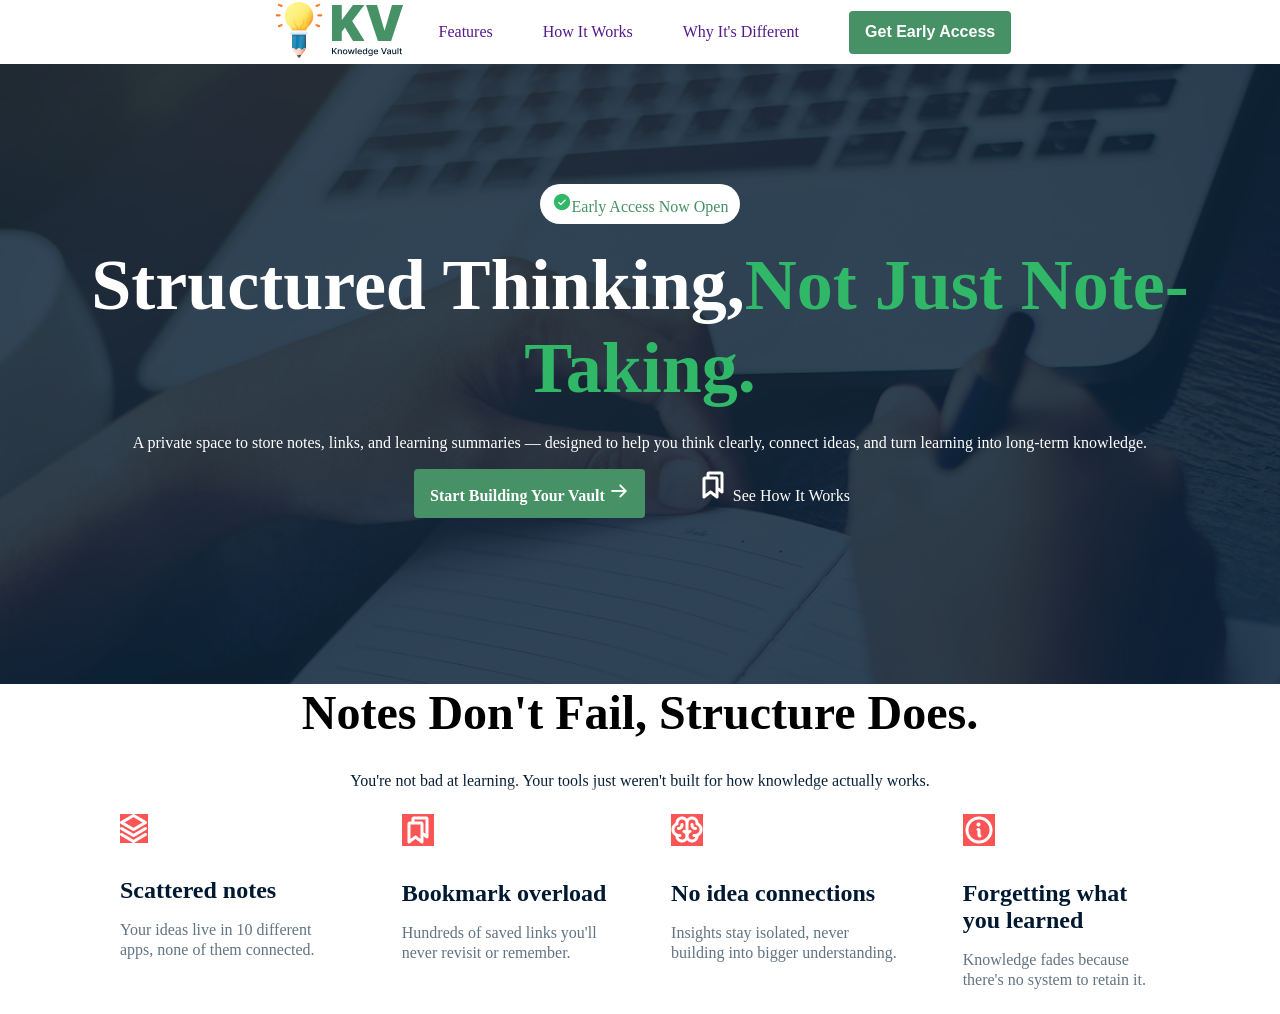
==== index.html @ 4a5ae3b6 "card item save the code" ====
<!DOCTYPE html>
<html lang="en">
<head>
    <meta charset="UTF-8">
    <meta name="viewport" content="width=device-width, initial-scale=1.0">
    <title>Riadul Islam B13-A01-Knowledge-Vault</title>
    <link rel="preconnect" href="https://fonts.googleapis.com">
<link rel="preconnect" href="https://fonts.gstatic.com" crossorigin>
<link href="https://fonts.googleapis.com/css2?family=Inter:ital,opsz,wght@0,14..32,100..900;1,14..32,100..900&family=Open+Sans:ital,wght@0,300..800;1,300..800&display=swap" rel="stylesheet">
<link rel="stylesheet" href="styles/portfolio.css">
</head>
<body class=".font-inter">
    <header>
        <nav>
            <div class="logo"><img src="images/assets/logo-navbar.png" alt=""></div>
            <ul class="menu">
                <li><a href="">Features</a></li>
                <li><a href="">How It Works</a></li>
                <li><a href="">Why It's Different</a></li>
                <li><button class="btn">Get Early Access</button></li>
                
            </ul>
        </nav>
        <section class="banner">
            <div class="badge"> <img src="images/assets/CheckCircle.png" alt="">Early Access Now Open </div>
            <h1>Structured Thinking,<span>Not Just Note-Taking.</span></h1>
            <p>A private space to store notes, links, and learning summaries — designed to help you think clearly, connect ideas, and turn learning into long-term knowledge.</p>
            <div class="banner-contain">
                <a class="btn" href="">Start Building Your Vault <img src="../assets/ArrowRight.png" alt=""></a>
                <a class="btn-outline"><img src="images/assets/Bookmarks.png"alt=""> See How It Works</a>
            </div>
        </section>

        <section id="skills">
        <div class="skills-container">
            <div class="section-heading">
                <h2>Notes don't fail, Structure does.</h2>
                <p>You're not bad at learning. Your tools just weren't built for how knowledge actually works.</p>
            </div>

            <div class="skill-box">
                <div class="skill-card" >
                    <img src="images/assets/Vector.png" alt="">
                    <h3>Scattered notes</h3>
                    <p>Your ideas live in 10 different apps, none of them connected.</p>
                </div>
                <div class="skill-card" >
                    <img src="images/assets/Bookmarks.png" alt="">
                    <h3>Bookmark overload</h3>
                    <p>Hundreds of saved links you'll never revisit or remember.</p>
                </div>
                <div class="skill-card" >
                    <img src="images/assets/Brain.png" alt="">
                    <h3>No idea connections</h3>
                    <p>Insights stay isolated, never building into bigger understanding.</p>
                </div>
                <div class="skill-card" >
                    <img src="images/assets/Info.png" alt="">
                    <h3>Forgetting what you learned</h3>
                    <p>Knowledge fades because there's no system to retain it.</p>
                </div>
                
            </div>

            </div>
    </section>

    </header>
    
</body>
</html>
---- styles/portfolio.css ----
*{
  margin: 0;
  padding: 0;
  box-sizing: border-box;
}
.font-inter{
  font-family: "Inter", sans-serif;
  font-optical-sizing: auto;
}
.header{
    background-color: rgba(255, 255, 255, 1);
    align-items: center;
    display: flex;
    justify-content: center;
    padding: 20px 80px;
}
nav{
  width: 58%;
  max-width: 932px;
  margin: 0 auto;
  display: flex;
  justify-content: space-between;
  align-items: center;
}
nav.logo img{
  width: 139px;
  height: 60px;
  padding-left: 120px;
}
nav .menu{
  display: flex;
  list-style-type: none;rgba(255, 255, 255, 1);
  gap: 50px;
  align-items: center;
  grid-area: 346px;
}
nav .menu a{
  font-size: 16px;
  color:var(--#000000, rgba(0, 0, 0, 1));
  text-decoration: none;
  font-weight: 500px;
  margin: 0 auto;
}
.btn{
  color:rgba(255, 255, 255, 1);
  background-color:rgba(70, 145, 101, 1) ;
  border: none;
  padding: 12.5px 16px;
  border-radius: 4px;
  font-size: 16px;
  font-weight: 600;
  display: inline-block;
  cursor: pointer;
}
.banner{
  background: url(../images/assets/hero-bg.png);
  background-size: cover;
  background-position: center;
  color: rgba(0, 25, 49, 0.8);
  text-align: center;
  padding: 120px 20px;
}
.banner .badge{
  display: inline-block;
  background: rgba(255, 255, 255, 1);
  color: rgba(70, 145, 101, 1);
  padding: 8px 12px;
  border-radius: 1000px;
  font-size: 16px;
  margin-bottom: 20px;

}
.banner h1{
  font-size: 72px;
  margin-bottom: 24px;
  color: rgba(255, 255, 255, 1);
  font-weight: 700;
  row-height:84px;
  align-items: center;
}
.banner h1 span{
  color: rgba(48, 184, 104, 1);
}
.banner p{
  max-width: 1360px;
  margin: 0 auto;
  color:rgba(255, 255, 255, 1);
}
.banner-contain a{
  margin: 16.5px 16px 46px;
  text-decoration: none;
}
.btn-outline{
  border: 1px 4px solid;
  padding: 12px 16px;
  border-radius: 8px;
  color: rgba(255, 255, 255, 1);
  margin: 16.5px 46px 16px;
}


.section-heading{
    max-width: 1360px;
    text-align: center;
    margin: 0 auto;
}

.section-heading h2{
    font-size: 48px;
    line-height: 58px;
    text-transform: capitalize;
    text-align: center;
    margin-bottom: 30px;
}


.section-heading p{
    font-size: 16px;
    display: flex;
    justify-content: center;
    gap: 16px;
    color: #001931;
}

#skills .skills-container{
    width: 85%;
    max-width: 1360px;
    margin: 0 auto;
}

#skills .skills-container .skill-box{
    display: flex;
    gap: 16px;
}

.skill-box .skill-card{
    padding: 24px;
    box-shadow: 0 0px 8px 0 rgba(255, 255, 255, 1);
    max-width: 322px;
}

.skill-card img{
    background: rgba(249, 85, 85, 1);
    max-width: 60px;
    margin-bottom: 30px;
}
/* .skill-card .img img{ */



.skill-card h3{
    font-size: 24px;
    color: rgba(0, 25, 49, 1);
    margin-bottom: 16px;
}

.skill-card p{
    font-size: 16px;
    color:rgba(98, 115, 130, 1) ;
    line-height: 20px;

}
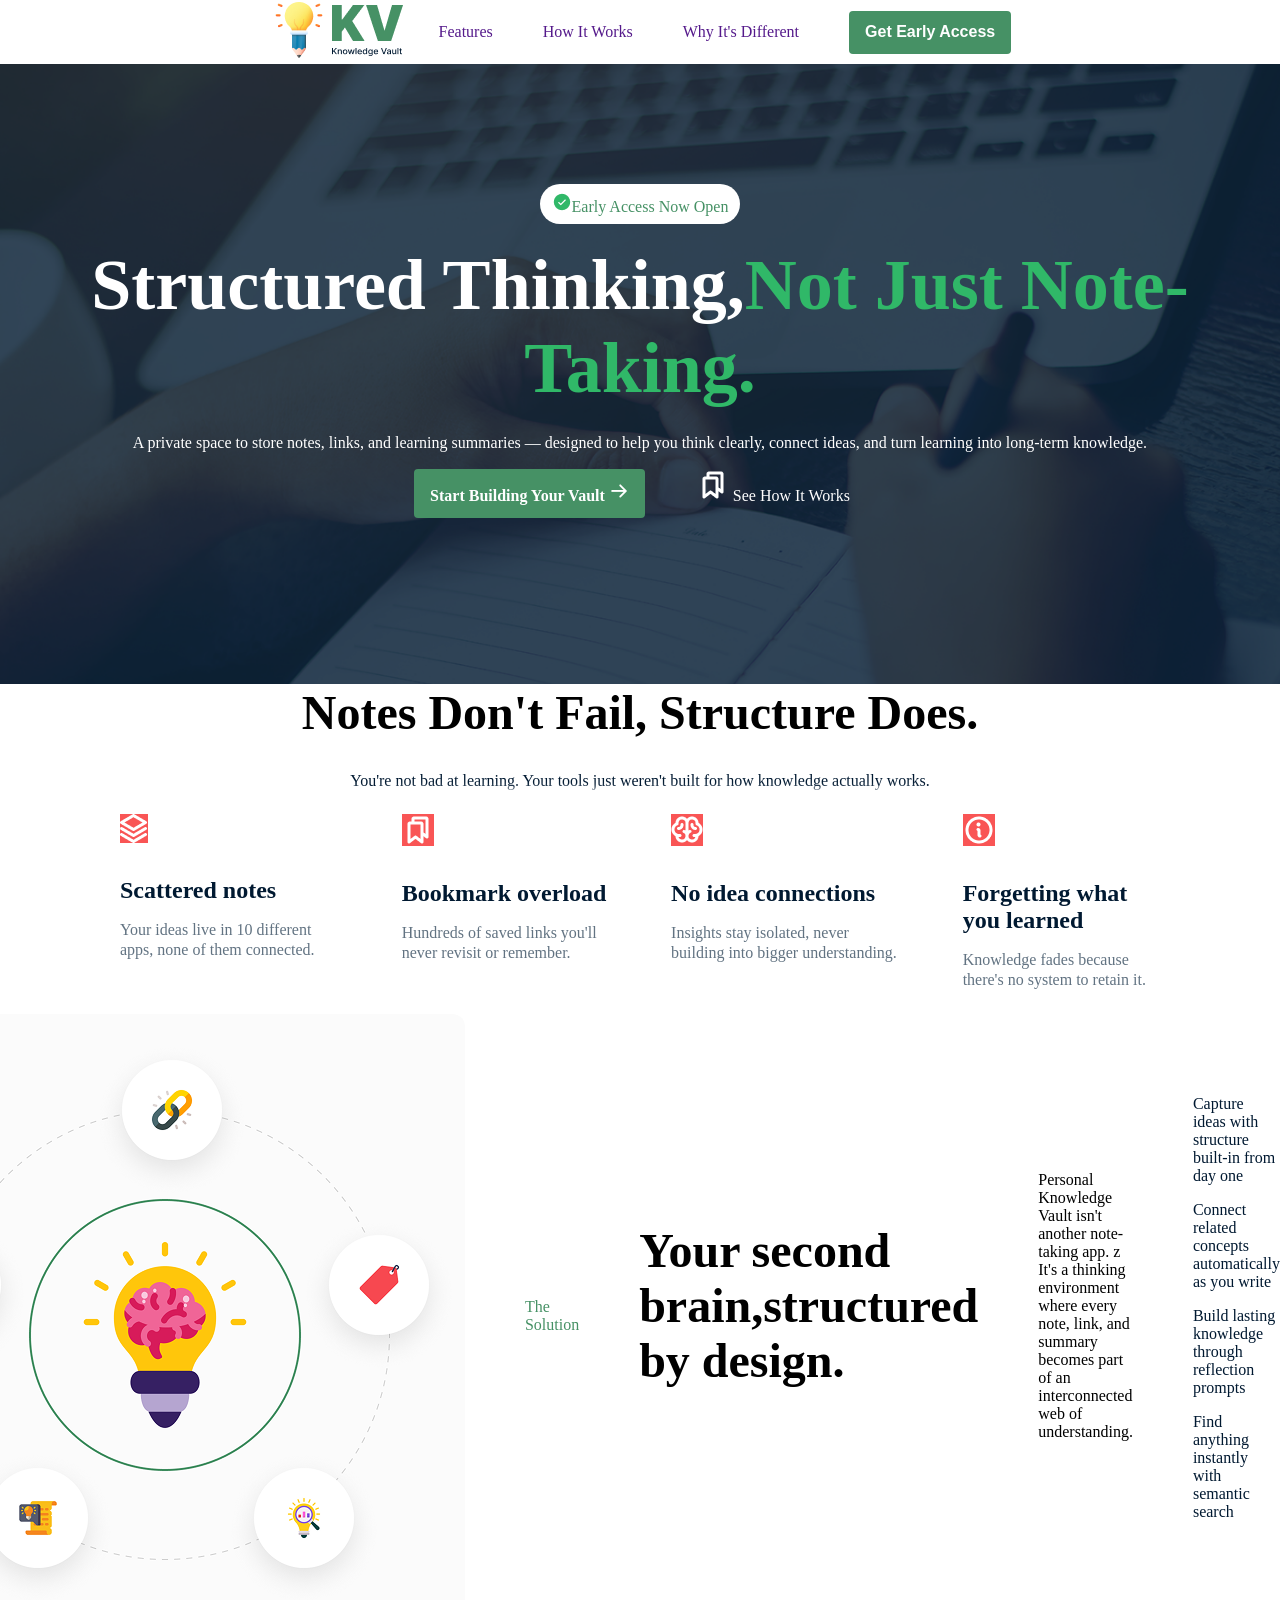
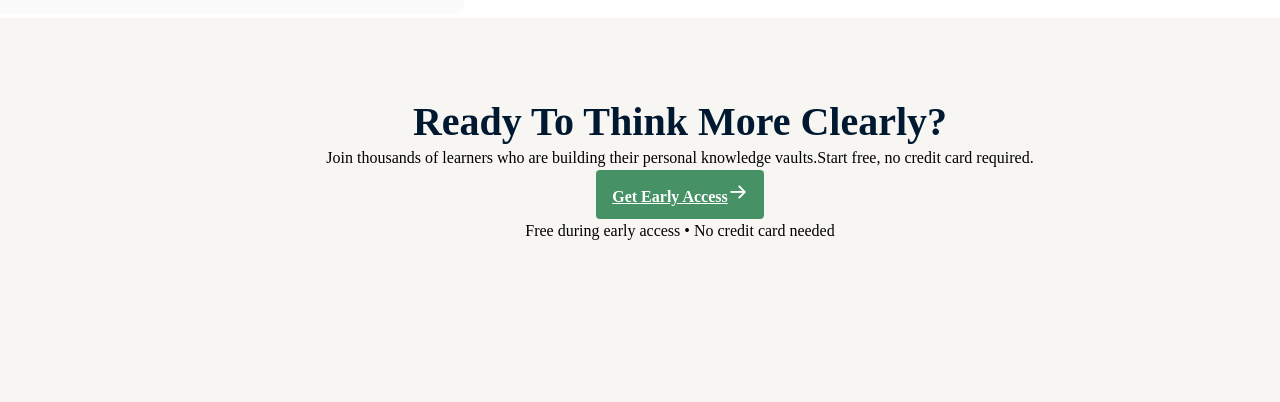
==== commit 78f99809: "section fiel save the github" ====
--- a/index.html
+++ b/index.html
@@ -26,7 +26,7 @@
             <h1>Structured Thinking,<span>Not Just Note-Taking.</span></h1>
             <p>A private space to store notes, links, and learning summaries — designed to help you think clearly, connect ideas, and turn learning into long-term knowledge.</p>
             <div class="banner-contain">
-                <a class="btn" href="">Start Building Your Vault <img src="../assets/ArrowRight.png" alt=""></a>
+                <a class="btn" href="">Start Building Your Vault <img src="./images/assets/ArrowRight.png" alt=""></a>
                 <a class="btn-outline"><img src="images/assets/Bookmarks.png"alt=""> See How It Works</a>
             </div>
         </section>
@@ -64,8 +64,29 @@
 
             </div>
     </section>
+<section id="skills">
+    <div class="solution">
+         <div><img src="./images/assets/knowledge.png" alt=""style="width:600px; height:600px; border-radius:12px;"></div>
+        <span style="color:rgba(70, 145, 101, 1); font-weight: 500;">The Solution</span>
+        <h2>Your second brain,structured by design.</h2>
+        <p>Personal Knowledge Vault isn't another note-taking app. z It's a thinking environment where every note, link, and summary becomes part of an interconnected web of understanding.</p>
+        <ul>
+            <li> Capture ideas with structure built-in from day one</li>
+            <li> Connect related concepts automatically as you write</li>
+            <li> Build lasting knowledge through reflection prompts</li>
+            <li>Find anything instantly with semantic search</li>
+        </ul>
+    </div>
 
+</section>
+<section id="skills">
+    <div class="cta">
+        <h3>Ready to think More clearly?</h3>
+        <p>Join thousands of learners who are building their personal knowledge vaults.Start free, no credit card required.</p>
+        <a class="btn btn-primary" href="">Get Early Access<img src="./images/assets/ArrowRight.png" alt=""></a>
+        <p>Free during early access • No credit card needed</p>
+    </div>
+</section>
     </header>
-    
 </body>
 </html>
--- a/styles/portfolio.css
+++ b/styles/portfolio.css
@@ -143,9 +143,8 @@
     background: rgba(249, 85, 85, 1);
     max-width: 60px;
     margin-bottom: 30px;
-}
-/* .skill-card .img img{ */
-
+  
+}
 
 
 .skill-card h3{
@@ -160,3 +159,79 @@
     line-height: 20px;
 
 }
+#skills .solution{
+  display: flex;
+  justify-content: right;
+  gap: 60px;
+  align-items:center;
+}
+
+#skills .solution h2{
+  
+  gap: 60px;
+  align-items: center;
+  font-size: 48px;
+  margin-bottom: 20px;
+}
+
+#skills .solution p{
+  font-size: 16px;
+  margin-bottom: 20px;
+}
+#skills .solution ul{
+  list-style: none;
+}
+#skills .solution li{
+  margin-bottom: 16px;
+  color:var(--Style, rgba(0, 25, 49, 1));
+}
+
+#skills .solution h2 p ul li{
+  display: -moz-box;
+  justify-content: right;
+  gap: 60px;
+  align-items: center;
+
+}
+.cta{
+  background:rgba(247, 246, 242, 1) ;
+width: 1360px;
+height: 384px;
+display: flex;
+flex-direction: column;
+justify-content: flex-start;
+align-items: center;
+gap: 24;
+padding: 80px 40px 80px 40px;
+
+
+}
+.cta h3{
+  color: var(--Style, rgba(0, 25, 49, 1));
+font-size: 40px;
+font-weight: 700;
+line-height: 48px;
+letter-spacing: 0%;
+text-align: center;
+text-transform: capitalize;
+}
+.cta p{
+  color: var(--#627382, rgba(98, 115, 130, 1));
+font-size: 16px;
+font-weight: 400;
+line-height: 24px;
+letter-spacing: 0%;
+text-align: center;
+}
+.btn .btn-primary{
+  color: rgba(255, 255, 255, 1);
+font-style: Semi Bold;
+font-size: 16px;
+font-weight: 600;
+line-height: 19px;
+letter-spacing: 0%;
+text-align: left;
+text-transform: capitalize;
+display: inline-block;
+}
+
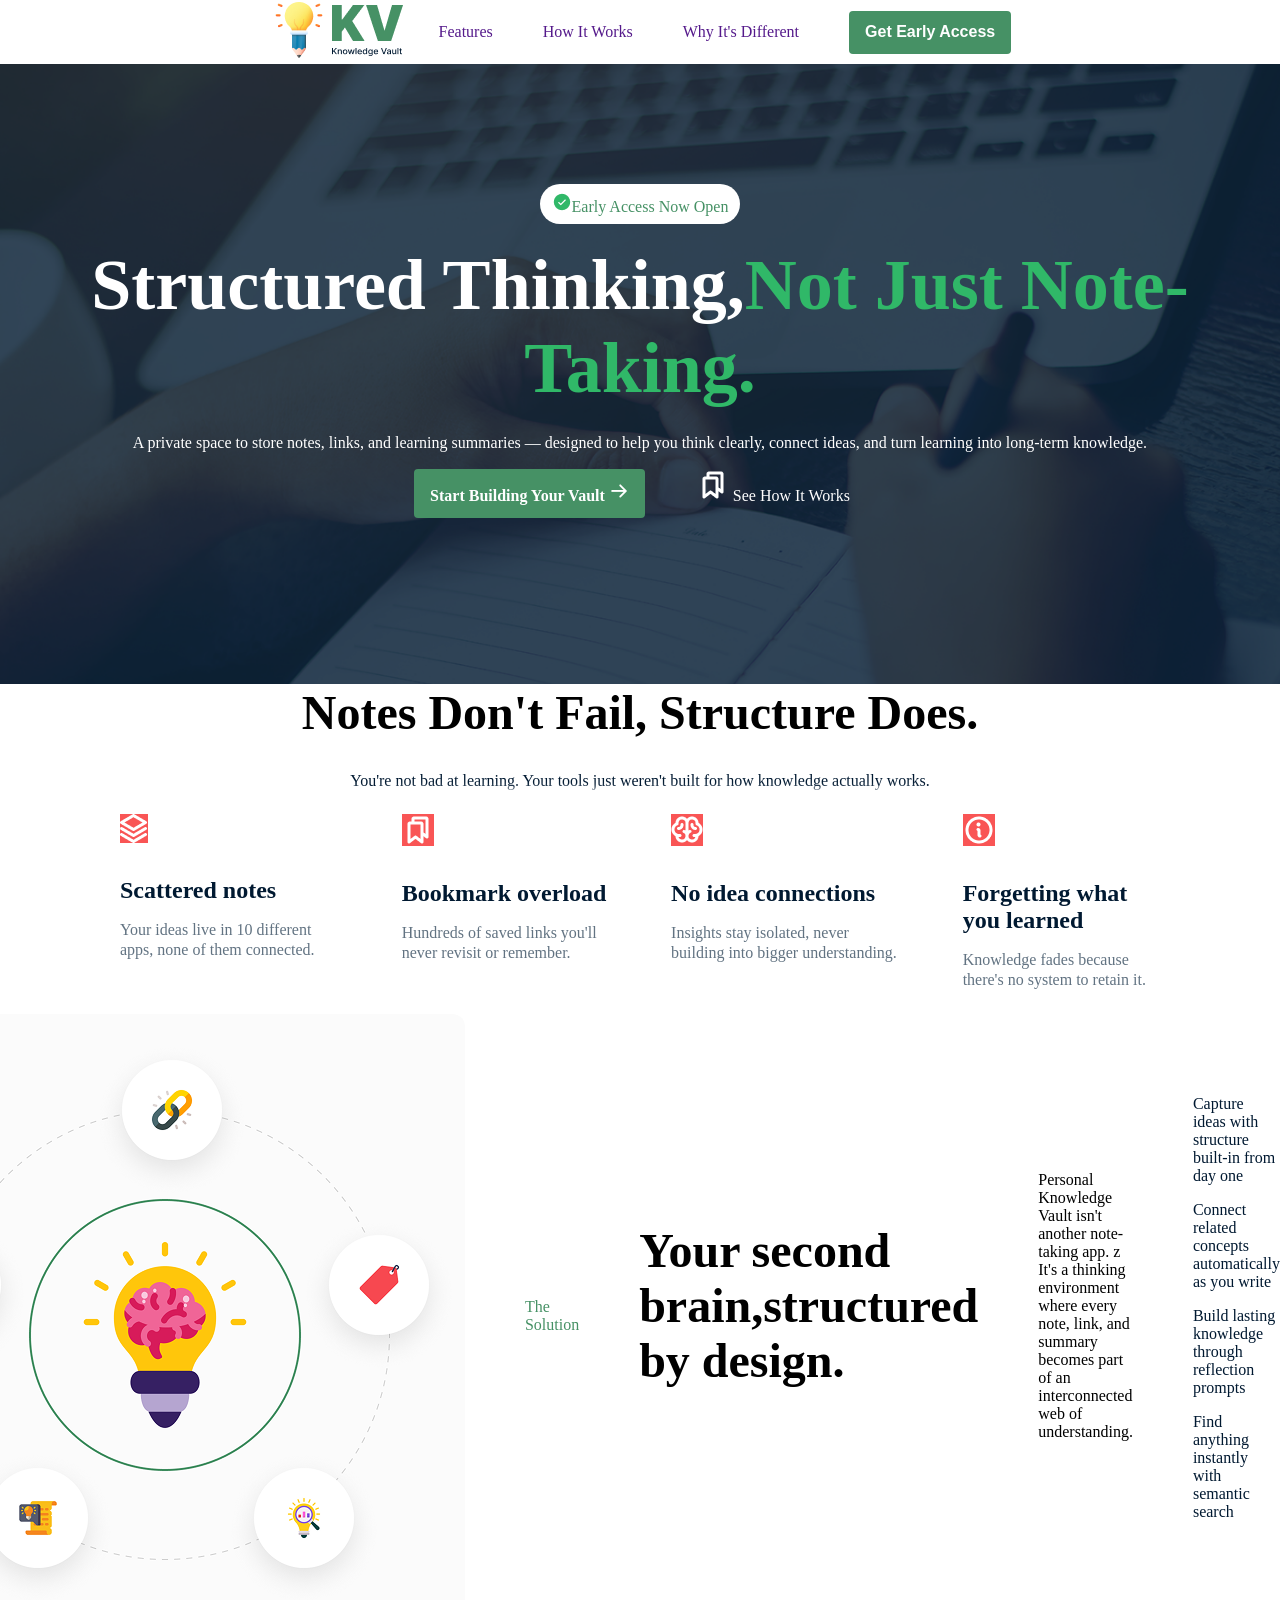
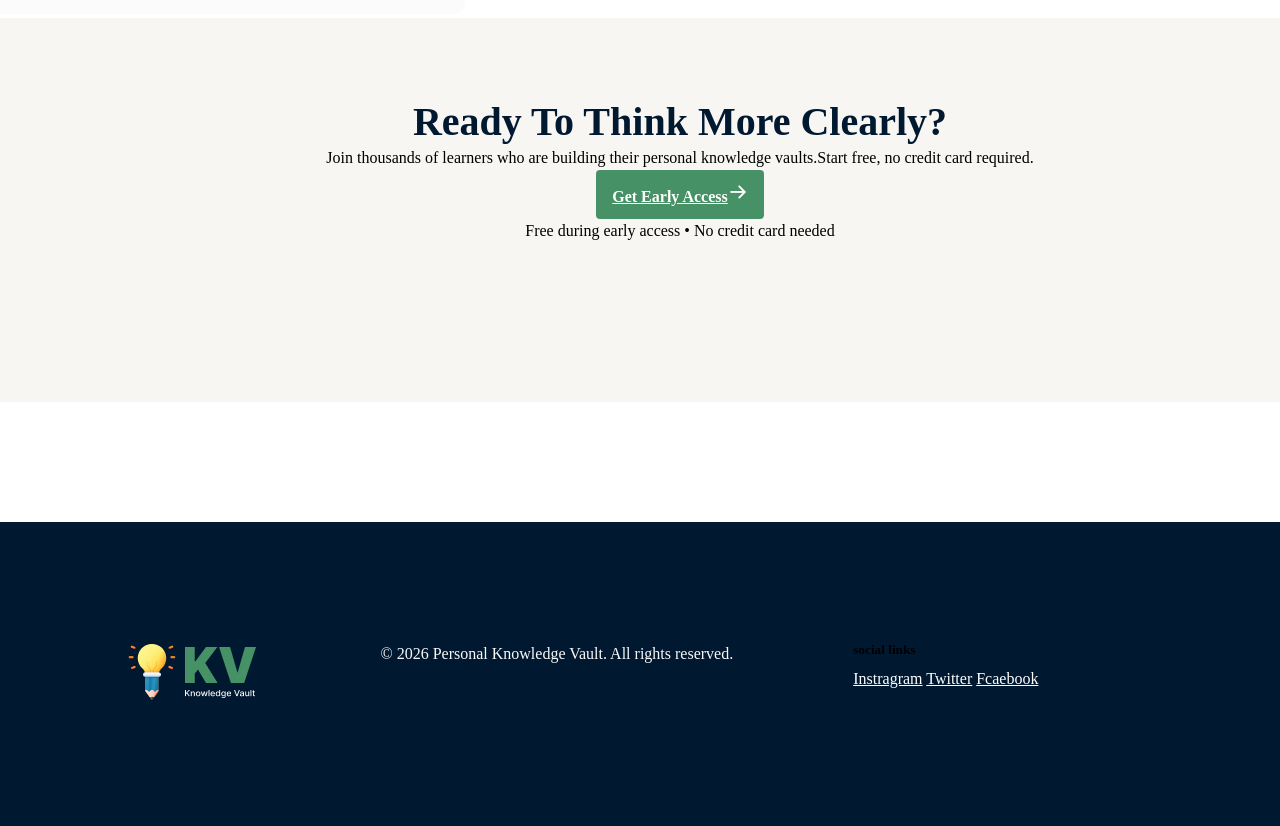
==== commit 64ec52a0: "footer codesucccesfully done" ====
--- a/index.html
+++ b/index.html
@@ -87,6 +87,23 @@
         <p>Free during early access • No credit card needed</p>
     </div>
 </section>
+<footer>
+    <section class="footer-container container">
+        <div><img src="./images/assets/logo-footer.png" alt=""></div>
+        <div class="social ">
+            <p>© 2026 Personal Knowledge Vault. All rights reserved.</p>
+        </div>
+            
+            <div class="icons"> 
+                
+                <h5>social links</h5>
+            <a href="./images/assets/knowledge.png">Instragram</a>
+            <a href="./images/assets/Vector.png">Twitter</a>
+            <a href="./images/assets/ArrowRight.png">Fcaebook</a>
+            </div>
+        </div>
+    </section>
+</footer>
     </header>
 </body>
 </html>
--- a/styles/portfolio.css
+++ b/styles/portfolio.css
@@ -234,4 +234,40 @@
 text-transform: capitalize;
 display: inline-block;
 }
-
+footer{
+    margin-top: 120px;
+    background-color:var(--Style, rgba(0, 25, 49, 1));
+    padding: 120px 30px;
+}
+footer .footer-container{
+    width: 85%;
+    max-width: 1360px;
+    margin: 0 auto;
+    display: flex;
+    gap: 120px;
+}
+footer .footer-container img{
+  width: 139px;
+height: 60px;
+}
+.footer-container .social{
+    color: rgba(250, 250, 250, 1);
+font-size: 16px;
+font-weight: 400;
+line-height: 24px;
+letter-spacing: 0%;
+text-align: center;
+
+}
+.footer-container .icons h5{
+
+  width: 113px;
+height: 28px;  
+}
+
+.footer-container .icons a{
+  width: 20px;
+height: 20px;
+color: rgba(255, 255, 255, 1);
+cursor: pointer;
+}
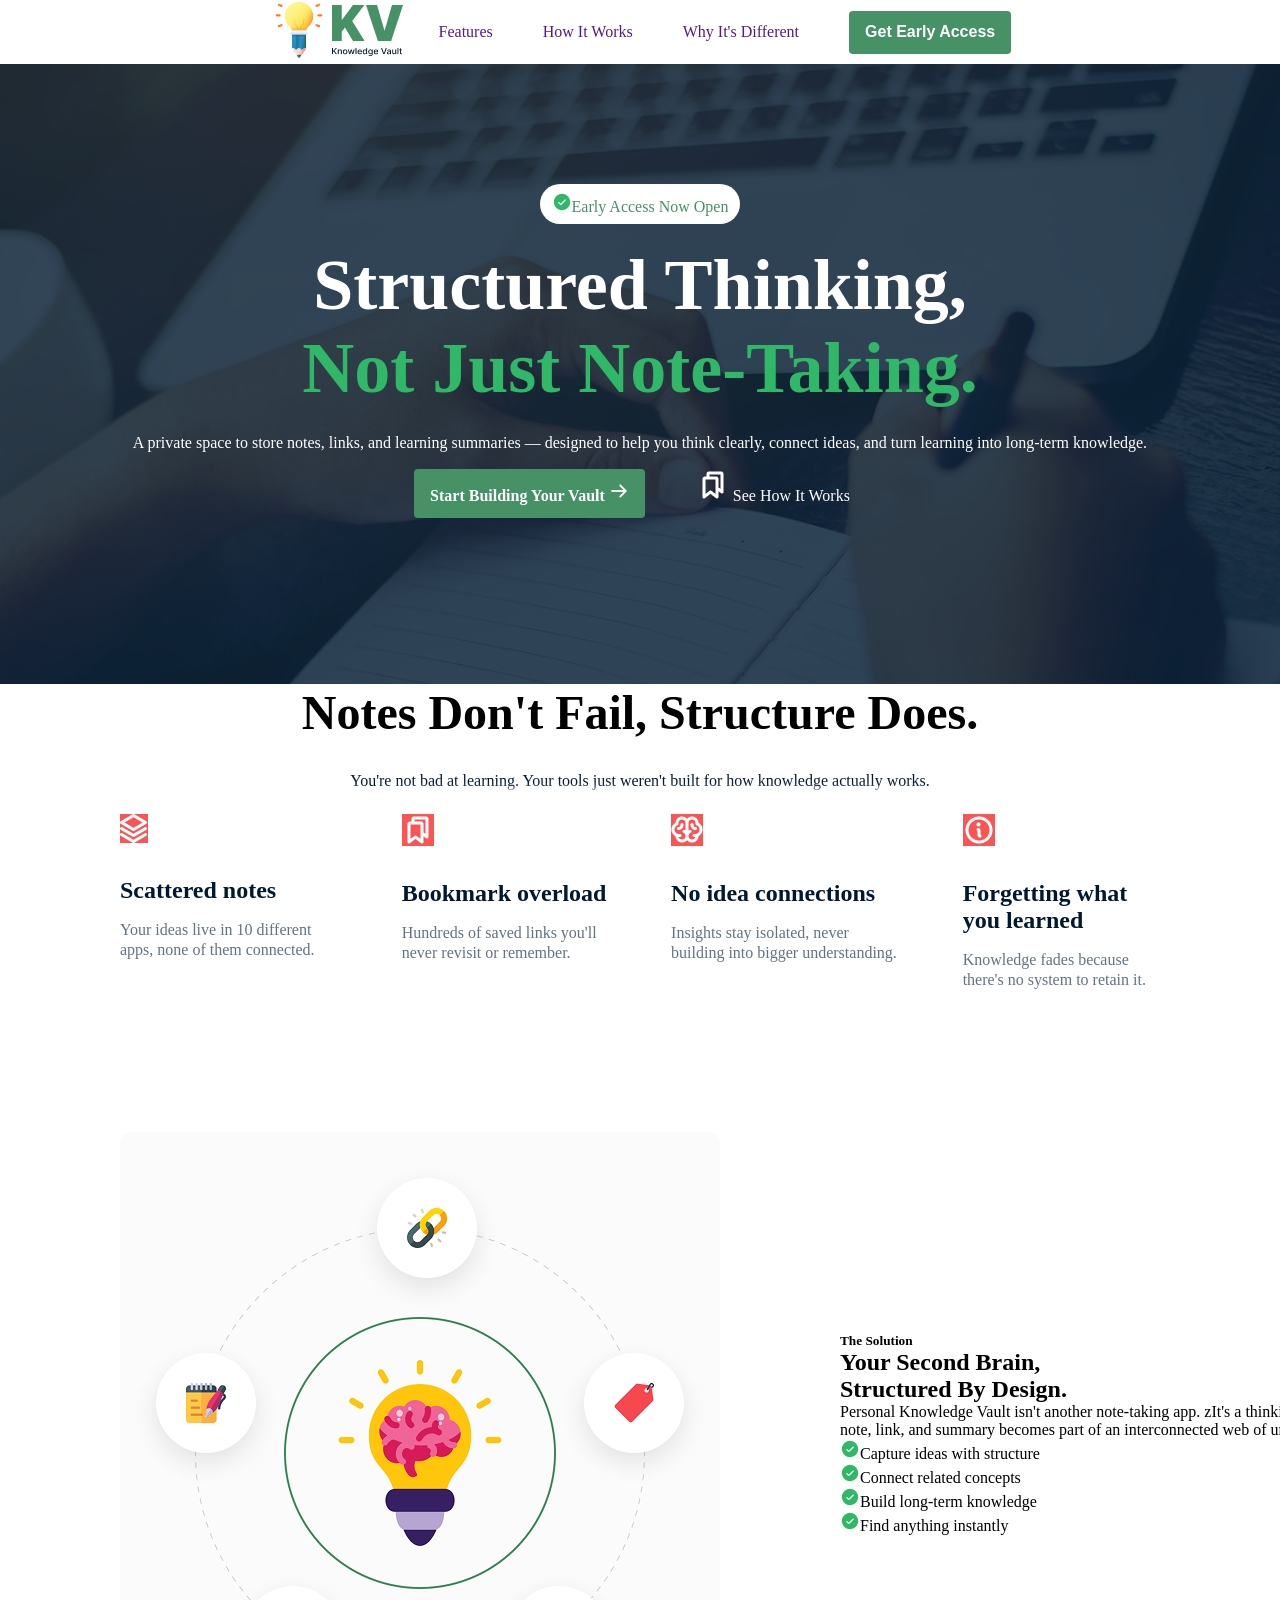
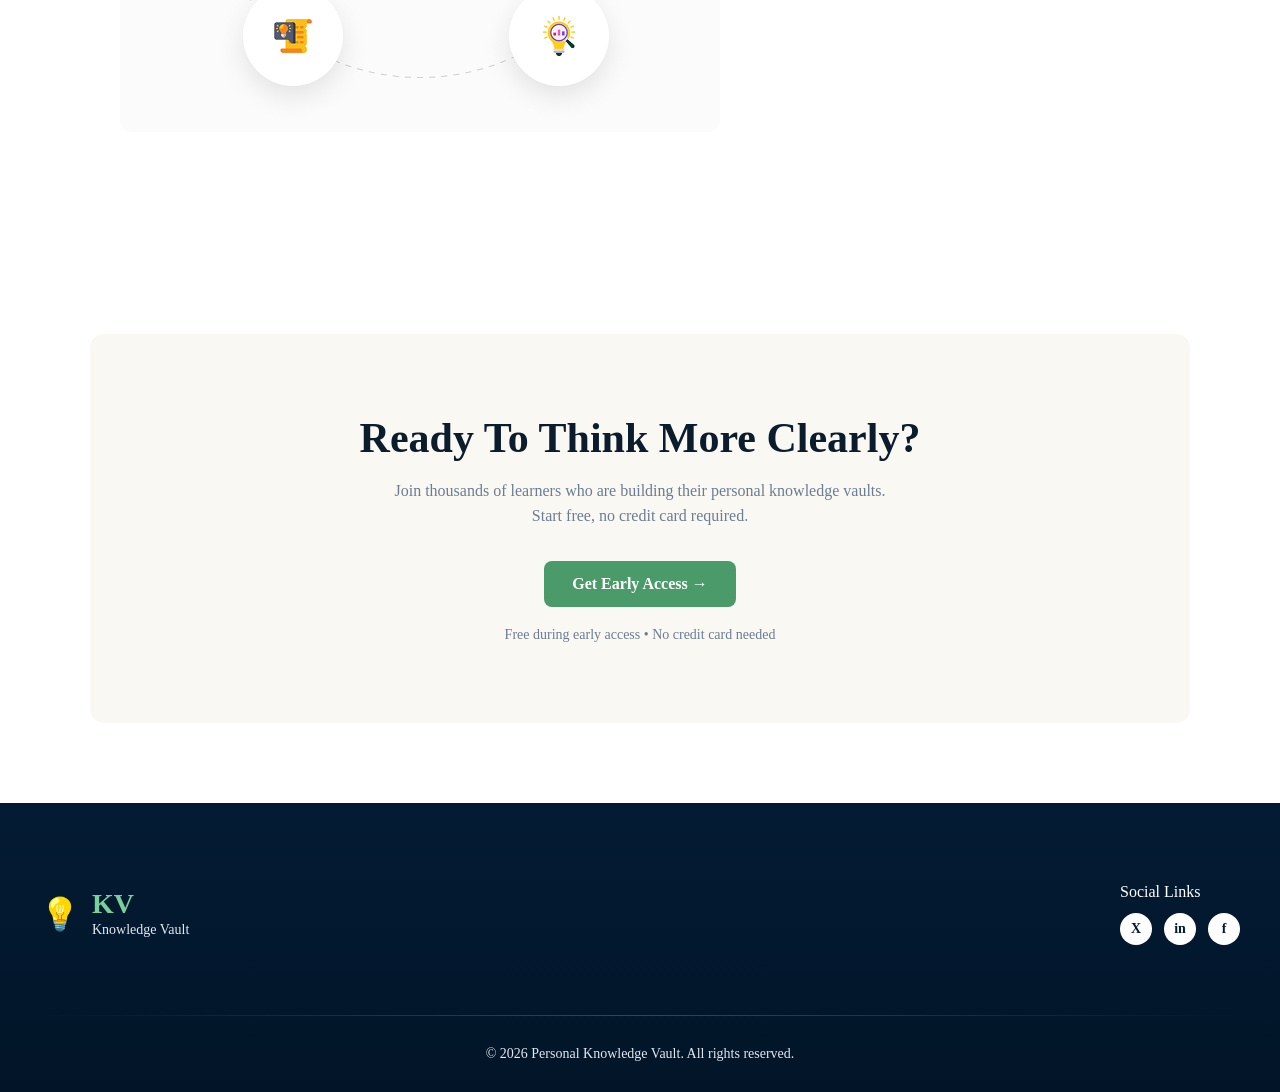
==== commit 8f413e9d: "save the code github" ====
--- a/index.html
+++ b/index.html
@@ -23,7 +23,7 @@
         </nav>
         <section class="banner">
             <div class="badge"> <img src="images/assets/CheckCircle.png" alt="">Early Access Now Open </div>
-            <h1>Structured Thinking,<span>Not Just Note-Taking.</span></h1>
+            <h1>Structured Thinking, <br><span>Not Just Note-Taking.</span></h1>
             <p>A private space to store notes, links, and learning summaries — designed to help you think clearly, connect ideas, and turn learning into long-term knowledge.</p>
             <div class="banner-contain">
                 <a class="btn" href="">Start Building Your Vault <img src="./images/assets/ArrowRight.png" alt=""></a>
@@ -64,46 +64,73 @@
 
             </div>
     </section>
-<section id="skills">
-    <div class="solution">
-         <div><img src="./images/assets/knowledge.png" alt=""style="width:600px; height:600px; border-radius:12px;"></div>
-        <span style="color:rgba(70, 145, 101, 1); font-weight: 500;">The Solution</span>
-        <h2>Your second brain,structured by design.</h2>
-        <p>Personal Knowledge Vault isn't another note-taking app. z It's a thinking environment where every note, link, and summary becomes part of an interconnected web of understanding.</p>
-        <ul>
-            <li> Capture ideas with structure built-in from day one</li>
-            <li> Connect related concepts automatically as you write</li>
-            <li> Build lasting knowledge through reflection prompts</li>
-            <li>Find anything instantly with semantic search</li>
-        </ul>
-    </div>
-
-</section>
-<section id="skills">
-    <div class="cta">
-        <h3>Ready to think More clearly?</h3>
-        <p>Join thousands of learners who are building their personal knowledge vaults.Start free, no credit card required.</p>
-        <a class="btn btn-primary" href="">Get Early Access<img src="./images/assets/ArrowRight.png" alt=""></a>
-        <p>Free during early access • No credit card needed</p>
-    </div>
-</section>
-<footer>
-    <section class="footer-container container">
-        <div><img src="./images/assets/logo-footer.png" alt=""></div>
-        <div class="social ">
-            <p>© 2026 Personal Knowledge Vault. All rights reserved.</p>
-        </div>
-            
-            <div class="icons"> 
-                
-                <h5>social links</h5>
-            <a href="./images/assets/knowledge.png">Instragram</a>
-            <a href="./images/assets/Vector.png">Twitter</a>
-            <a href="./images/assets/ArrowRight.png">Fcaebook</a>
+<section class="solution">
+        <div class="solution-text">
+            <div><img src="./images/assets/knowledge.png" alt=""></div>
+            <div class="text">
+            <h5>The Solution</h5>
+            <h2>Your Second Brain, <br>Structured By Design.</h2>
+            <p>Personal Knowledge Vault isn't another note-taking app. zIt's a thinking environment where every note, link, and summary becomes part of an interconnected web of understanding.</p>
+            <ul>
+               <li><img src="./images/assets/CheckCircle.png" alt="">Capture ideas with structure</li>
+               <li><img src="./images/assets/CheckCircle.png" alt="">Connect related concepts</li>
+               <li><img src="./images/assets/CheckCircle.png" alt="">Build long-term knowledge</li>
+               <li><img src="./images/assets/CheckCircle.png" alt="">Find anything instantly</li>
+            </ul>
             </div>
         </div>
     </section>
+
+
+<section class="cta-section">
+  <h1>Ready To Think More Clearly?</h1>
+  <p class="subtitle">
+    Join thousands of learners who are building their personal knowledge vaults.<br>
+    Start free, no credit card required.
+  </p>
+
+  <a href="#" class="cta-btn">
+    Get Early Access →
+  </a>
+
+  <p class="note">
+    Free during early access • No credit card needed
+  </p>
+</section>
+
+
+<footer class="footer">
+  <div class="footer-container">
+
+    <div class="footer-top">
+      <!-- Logo -->
+      <div class="logo-area">
+        <span class="logo-icon">💡</span>
+        <div class="logo-text">
+          <h3>KV</h3>
+          <p>Knowledge Vault</p>
+        </div>
+      </div>
+
+      <!-- Social Links -->
+      <div class="social-area">
+        <h4>Social Links</h4>
+        <div class="social-icons">
+          <a href="#">X</a>
+          <a href="#">in</a>
+          <a href="#">f</a>
+        </div>
+      </div>
+    </div>
+
+    <div class="divider"></div>
+
+    <p class="copyright">
+      © 2026 Personal Knowledge Vault. All rights reserved.
+    </p>
+
+  </div>
 </footer>
-    </header>
+
 </body>
 </html>
--- a/styles/portfolio.css
+++ b/styles/portfolio.css
@@ -159,115 +159,164 @@
     line-height: 20px;
 
 }
-#skills .solution{
-  display: flex;
-  justify-content: right;
-  gap: 60px;
-  align-items:center;
-}
-
-#skills .solution h2{
-  
-  gap: 60px;
-  align-items: center;
-  font-size: 48px;
-  margin-bottom: 20px;
-}
-
-#skills .solution p{
-  font-size: 16px;
-  margin-bottom: 20px;
-}
-#skills .solution ul{
-  list-style: none;
-}
-#skills .solution li{
+.solution{
+    border: #ffffff;
+    padding: 120px 120px;
+}
+.solution-text{
+      width: 1360px;
+    height: 600px;
+    display: flex;
+    flex-direction: row;
+    align-items: center;
+    justify-content: flex-start;
+    gap: 60px 120px;
+    
+}
+.solution-text ul{
+    list-style: none;
+
+}
+
+
+.cta-section {
+  max-width: 1100px;
+  margin: 80px auto;
+  padding: 80px 20px;
+  background: #faf8f3;
+  border-radius: 14px;
+  text-align: center;
+}
+
+.cta-section h1 {
+  font-size: 42px;
+  color: #0b1c2d;
   margin-bottom: 16px;
-  color:var(--Style, rgba(0, 25, 49, 1));
-}
-
-#skills .solution h2 p ul li{
-  display: -moz-box;
-  justify-content: right;
-  gap: 60px;
-  align-items: center;
-
-}
-.cta{
-  background:rgba(247, 246, 242, 1) ;
-width: 1360px;
-height: 384px;
-display: flex;
-flex-direction: column;
-justify-content: flex-start;
-align-items: center;
-gap: 24;
-padding: 80px 40px 80px 40px;
-
-
-}
-.cta h3{
-  color: var(--Style, rgba(0, 25, 49, 1));
-font-size: 40px;
-font-weight: 700;
-line-height: 48px;
-letter-spacing: 0%;
-text-align: center;
-text-transform: capitalize;
-}
-.cta p{
-  color: var(--#627382, rgba(98, 115, 130, 1));
-font-size: 16px;
-font-weight: 400;
-line-height: 24px;
-letter-spacing: 0%;
-text-align: center;
-}
-.btn .btn-primary{
-  color: rgba(255, 255, 255, 1);
-font-style: Semi Bold;
-font-size: 16px;
-font-weight: 600;
-line-height: 19px;
-letter-spacing: 0%;
-text-align: left;
-text-transform: capitalize;
-display: inline-block;
-}
-footer{
-    margin-top: 120px;
-    background-color:var(--Style, rgba(0, 25, 49, 1));
-    padding: 120px 30px;
-}
-footer .footer-container{
-    width: 85%;
-    max-width: 1360px;
-    margin: 0 auto;
-    display: flex;
-    gap: 120px;
-}
-footer .footer-container img{
-  width: 139px;
-height: 60px;
-}
-.footer-container .social{
-    color: rgba(250, 250, 250, 1);
-font-size: 16px;
-font-weight: 400;
-line-height: 24px;
-letter-spacing: 0%;
-text-align: center;
-
-}
-.footer-container .icons h5{
-
-  width: 113px;
-height: 28px;  
-}
-
-.footer-container .icons a{
-  width: 20px;
-height: 20px;
-color: rgba(255, 255, 255, 1);
-cursor: pointer;
-}
+}
+
+.cta-section .subtitle {
+  font-size: 16px;
+  color: #6b7c93;
+  line-height: 1.6;
+  margin-bottom: 32px;
+}
+
+.cta-btn {
+  display: inline-block;
+  background: #4a9a6a;
+  color: #ffffff;
+  text-decoration: none;
+  padding: 14px 28px;
+  font-size: 16px;
+  border-radius: 8px;
+  font-weight: 600;
+  transition: background 0.3s ease;
+}
+
+.cta-btn:hover {
+  background: #3e835b;
+}
+
+.cta-section .note {
+  margin-top: 20px;
+  font-size: 14px;
+  color: #6b7c93;
+}
+
+ 
+.footer {
+  background: linear-gradient(180deg, #031b34, #021528);
+  padding: 80px 0 30px;
+  color: #ffffff;
+}
+
+.footer-container {
+  width: 1200px;
+  margin: 0 auto;
+}
+
+/* Top Section */
+.footer-top {
+  display: flex;
+  justify-content: space-between;
+  align-items: center;
+  padding-bottom: 40px;
+}
+
+/* Logo */
+.logo-area {
+  display: flex;
+  align-items: center;
+  gap: 12px;
+}
+
+.logo-icon {
+  font-size: 32px;
+}
+
+.logo-text h3 {
+  font-size: 28px;
+  font-weight: 700;
+  color: #7ccf9a;
+  line-height: 1;
+}
+
+.logo-text p {
+  font-size: 12px;
+  color: #cbd5e1;
+  margin-top: 4px;
+}
+
+/* Social */
+.social-area h4 {
+  font-size: 16px;
+  margin-bottom: 12px;
+  font-weight: 500;
+}
+
+.social-icons {
+  display: flex;
+  gap: 12px;
+}
+
+.social-icons a {
+  width: 32px;
+  height: 32px;
+  border-radius: 50%;
+  background: #ffffff;
+  color: #031b34;
+  display: flex;
+  align-items: center;
+  justify-content: center;
+  font-weight: 600;
+  font-size: 14px;
+  text-decoration: none;
+  transition: transform 0.2s ease;
+}
+
+.social-icons a:hover {
+  transform: translateY(-2px);
+}
+
+/* Divider */
+.divider {
+  height: 1px;
+  background: linear-gradient(
+    to right,
+    transparent,
+    rgba(255, 255, 255, 0.2),
+    transparent
+  );
+  margin: 30px 0;
+}
+
+/* Copyright */
+copyright {
+  text-align: center;
+}
+
+.footer p {
+  text-align: center;
+  font-size: 14px;
+  color: #e2e8f0;
+}
